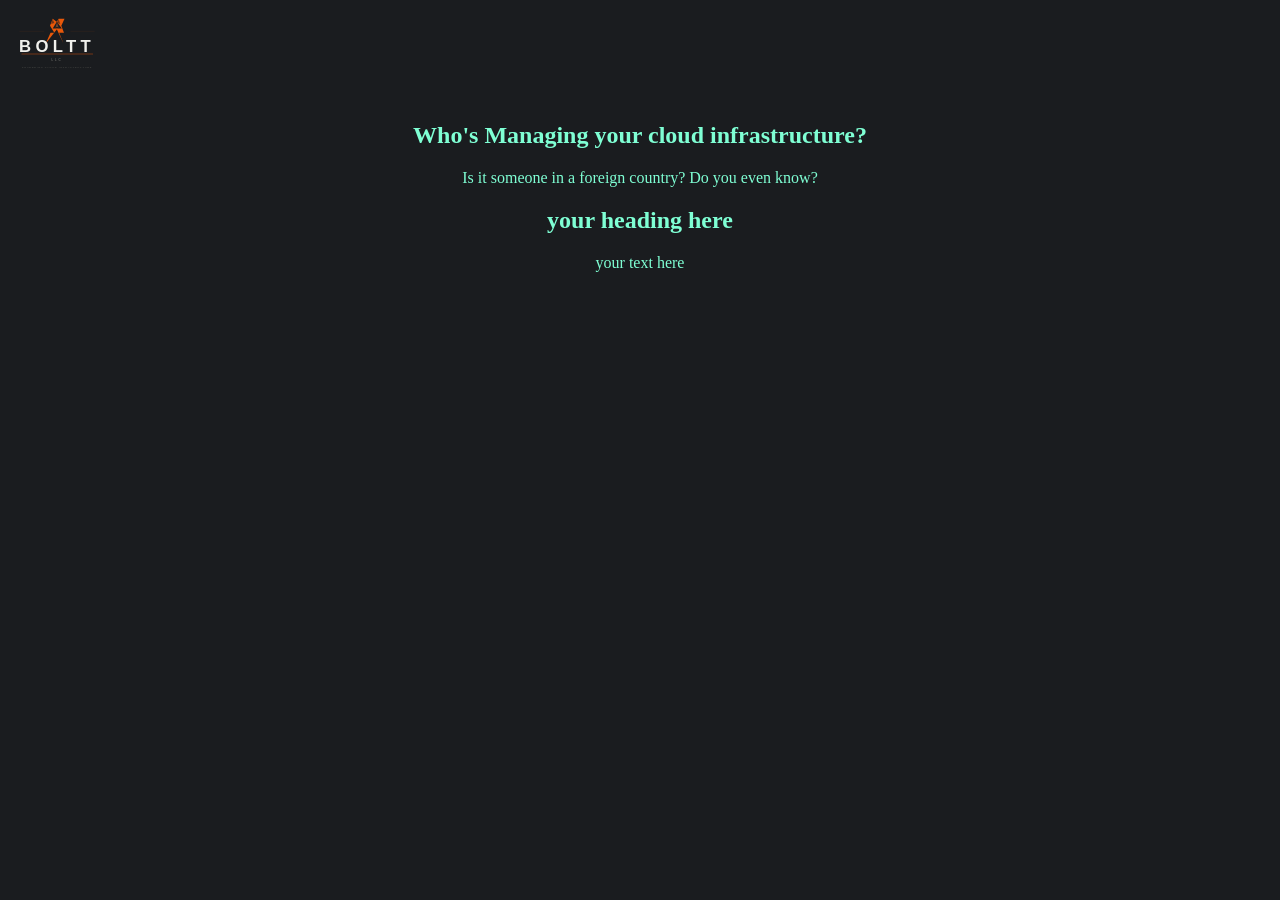
==== index.html @ 048e6c85 "resolve merge conflict" ====
<!DOCTYPE html>
<html lang="en">
<head>
    <meta charset="UTF-8">
    <meta name="viewport" content="width=device-width, initial-scale=1.0">
    <link rel="stylesheet" href="style.css">
    <title>Boltt | Sovereign Cloud</title>
</head>
<body>
 <nav><!-- logo and navigation links go here -->
    <img src="boltt-logo-dark2.svg" alt="BOLTT Logo">
 </nav>
 <section id="hero">
    <h1>Who's Managing your cloud infrastructure?</h1>
    <p>Is it someone in a foreign country? Do you even know?</p>
 </section>   
 <section id="about">
    <h2>your heading here</h2>
    <p> your text here</p>
 </section>
 </body>
</html>
---- style.css ----
body {
    background-color: #1A1C1F;
    color: aquamarine;
    margin: 0;
    padding: 0;
}
img {
    width: auto;
    height: 70px;
    margin-left: -18px;

}
#hero {
    text-align: center;
}

#about {
    text-align: center;
}
nav { 
    display: flex;
    align-items: center;
    padding: 16px 32px 16px 5px;
    margin: 0;
}
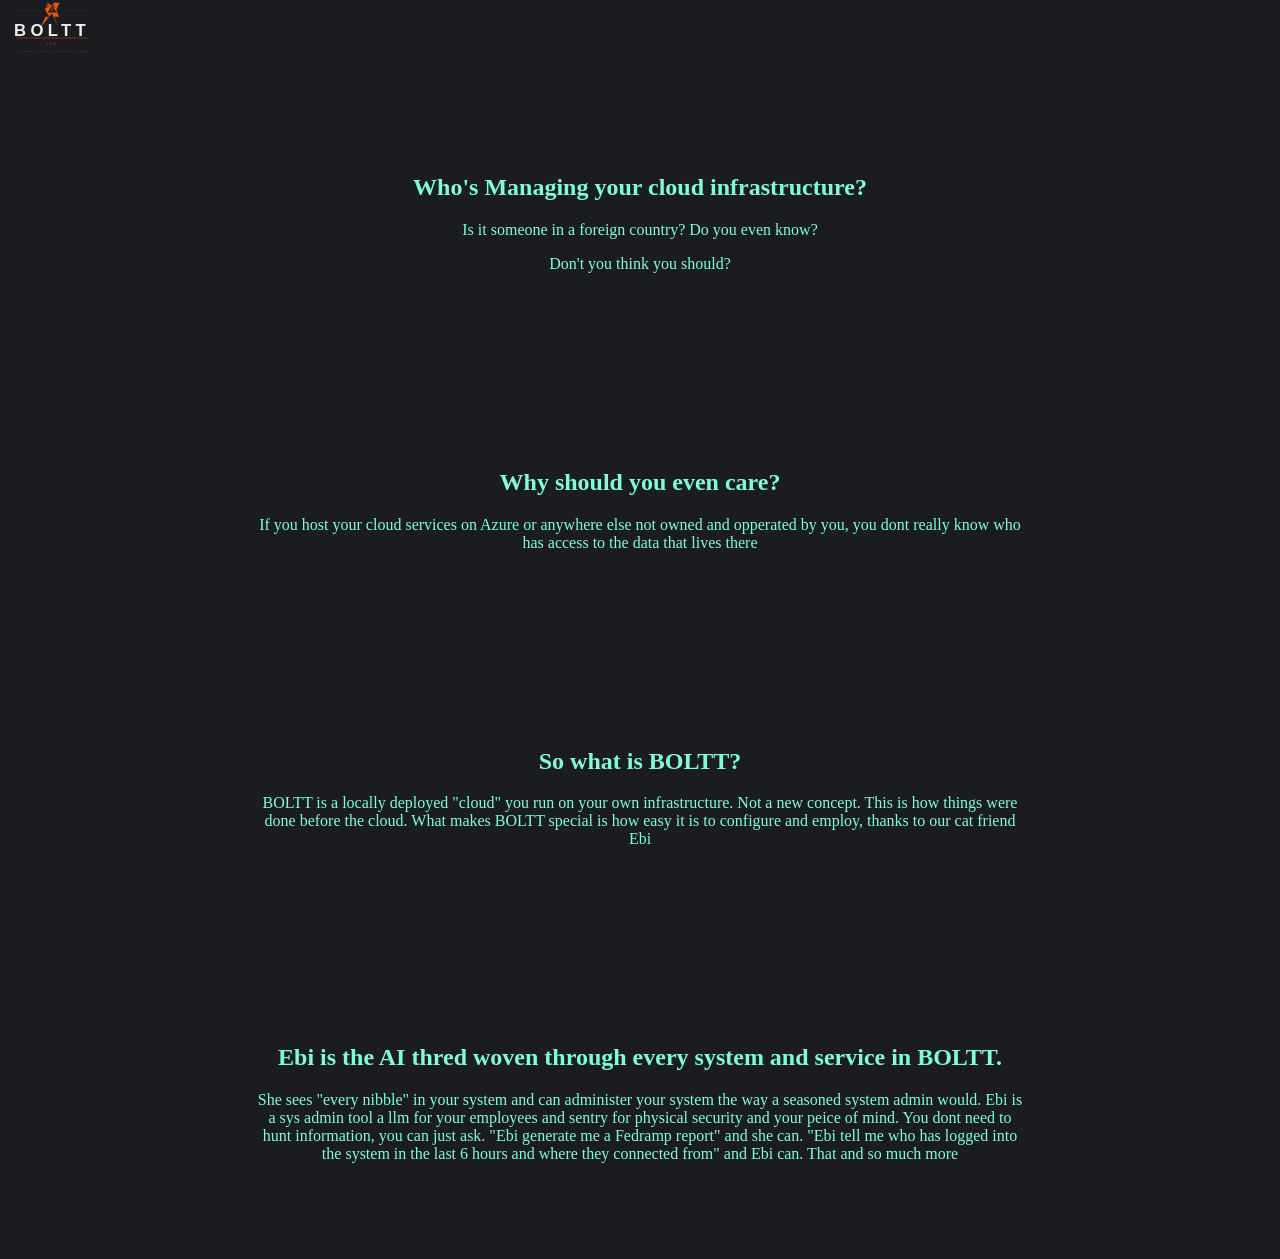
==== commit 5144b8bd: "added setions and content + padding for sections" ====
--- a/index.html
+++ b/index.html
@@ -8,15 +8,24 @@
 </head>
 <body>
  <nav><!-- logo and navigation links go here -->
-    <img src="boltt-logo-dark2.svg" alt="BOLTT Logo">
+    <img src="images/boltt-logo-dark2.svg" alt="BOLTT Logo">
  </nav>
  <section id="hero">
     <h1>Who's Managing your cloud infrastructure?</h1>
     <p>Is it someone in a foreign country? Do you even know?</p>
+    <p>Don't you think you should?</p>
  </section>   
- <section id="about">
-    <h2>your heading here</h2>
-    <p> your text here</p>
+ <section id="problem">
+    <h2>Why should you even care?</h2>
+    <p>If you host your cloud services on Azure or anywhere else not owned and opperated by you, you dont really know who has access to the data that lives there</p>
+ </section>
+ <section id="solution">
+   <h2>So what is BOLTT?</h2>
+   <p>BOLTT is a locally deployed "cloud" you run on your own infrastructure. Not a new concept. This is how things were done before the cloud. What makes BOLTT special is how easy it is to configure and employ, thanks to our cat friend Ebi</p>
+ </section>
+ <section id="ebi">
+   <h2>Ebi is the AI thred woven through every system and service in BOLTT.</h2>
+   <p> She sees "every nibble" in your system and can administer your system the way a seasoned system admin would. Ebi is a sys admin tool a llm for your employees and sentry for physical security and your peice of mind. You dont need to hunt information, you can just ask. "Ebi generate me a Fedramp report" and she can. "Ebi tell me who has logged into the system in the last 6 hours and where they connected from" and Ebi can. That and so much more</p>
  </section>
  </body>
 </html>
--- a/style.css
+++ b/style.css
@@ -13,13 +13,22 @@
 #hero {
     text-align: center;
 }
-
-#about {
-    text-align: center;
-}
-nav { 
+#nav { 
     display: flex;
     align-items: center;
     padding: 16px 32px 16px 5px;
     margin: 0;
+}
+#problem {
+    text-align: center;
+}
+#solution {
+    text-align: center;
+}
+#ebi {
+    text-align: center;
+}
+
+section {
+    padding: 80px 20%;
 }
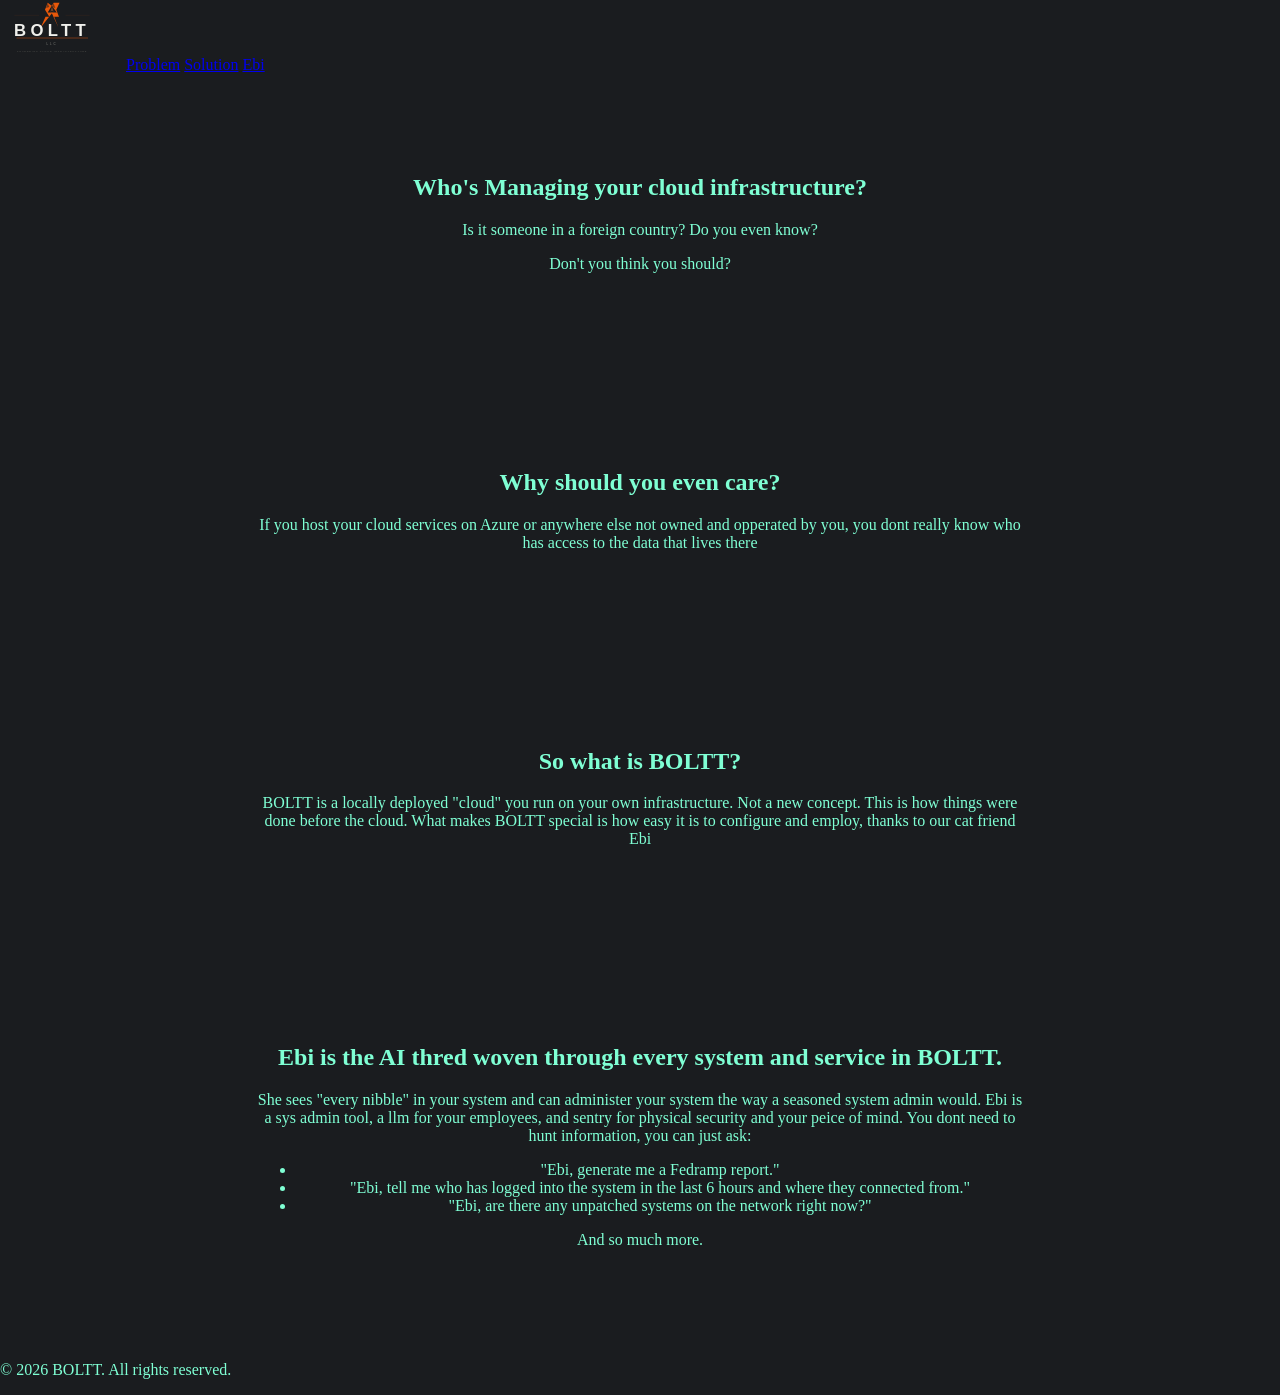
==== commit 622f0902: "add nav links, footer, and ebi feature list" ====
--- a/index.html
+++ b/index.html
@@ -7,25 +7,39 @@
     <title>Boltt | Sovereign Cloud</title>
 </head>
 <body>
- <nav><!-- logo and navigation links go here -->
+ <nav>
     <img src="images/boltt-logo-dark2.svg" alt="BOLTT Logo">
+    <a href="#problem">Problem</a>
+    <a href="#solution">Solution</a>
+    <a href="#ebi">Ebi</a>
  </nav>
- <section id="hero">
-    <h1>Who's Managing your cloud infrastructure?</h1>
-    <p>Is it someone in a foreign country? Do you even know?</p>
-    <p>Don't you think you should?</p>
- </section>   
- <section id="problem">
-    <h2>Why should you even care?</h2>
-    <p>If you host your cloud services on Azure or anywhere else not owned and opperated by you, you dont really know who has access to the data that lives there</p>
- </section>
- <section id="solution">
-   <h2>So what is BOLTT?</h2>
-   <p>BOLTT is a locally deployed "cloud" you run on your own infrastructure. Not a new concept. This is how things were done before the cloud. What makes BOLTT special is how easy it is to configure and employ, thanks to our cat friend Ebi</p>
- </section>
- <section id="ebi">
-   <h2>Ebi is the AI thred woven through every system and service in BOLTT.</h2>
-   <p> She sees "every nibble" in your system and can administer your system the way a seasoned system admin would. Ebi is a sys admin tool a llm for your employees and sentry for physical security and your peice of mind. You dont need to hunt information, you can just ask. "Ebi generate me a Fedramp report" and she can. "Ebi tell me who has logged into the system in the last 6 hours and where they connected from" and Ebi can. That and so much more</p>
- </section>
+ <main>
+    <section id="hero">
+       <h1>Who's Managing your cloud infrastructure?</h1>
+       <p>Is it someone in a foreign country? Do you even know?</p>
+       <p>Don't you think you should?</p>
+    </section>
+    <section id="problem">
+       <h2>Why should you even care?</h2>
+       <p>If you host your cloud services on Azure or anywhere else not owned and opperated by you, you dont really know who has access to the data that lives there</p>
+    </section>
+    <section id="solution">
+       <h2>So what is BOLTT?</h2>
+       <p>BOLTT is a locally deployed "cloud" you run on your own infrastructure. Not a new concept. This is how things were done before the cloud. What makes BOLTT special is how easy it is to configure and employ, thanks to our cat friend Ebi</p>
+    </section>
+    <section id="ebi">
+       <h2>Ebi is the AI thred woven through every system and service in BOLTT.</h2>
+       <p>She sees "every nibble" in your system and can administer your system the way a seasoned system admin would. Ebi is a sys admin tool, a llm for your employees, and sentry for physical security and your peice of mind. You dont need to hunt information, you can just ask:</p>
+       <ul>
+          <li>"Ebi, generate me a Fedramp report."</li>
+          <li>"Ebi, tell me who has logged into the system in the last 6 hours and where they connected from."</li>
+          <li>"Ebi, are there any unpatched systems on the network right now?"</li>
+       </ul>
+       <p>And so much more.</p>
+    </section>
+ </main>
+ <footer>
+   <p>&copy; 2026 BOLTT. All rights reserved.</p>
+ </footer>
  </body>
 </html>
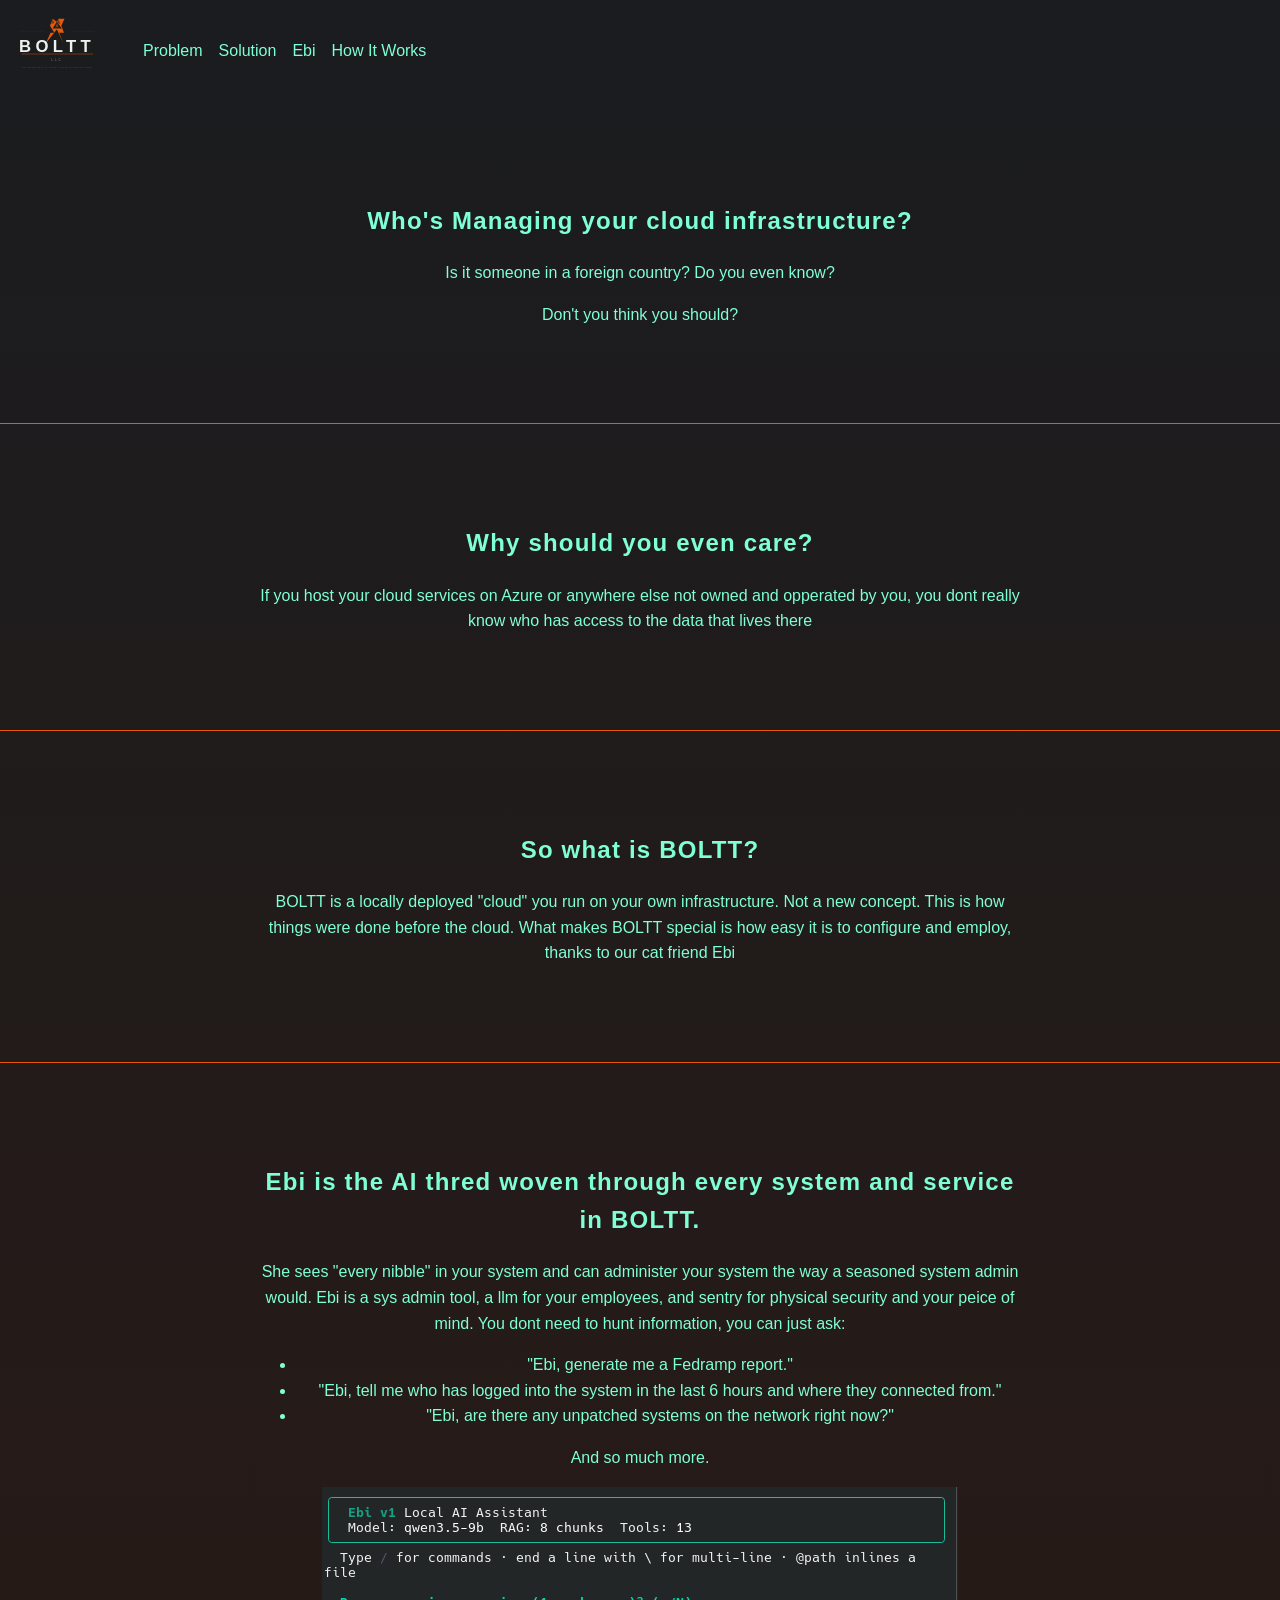
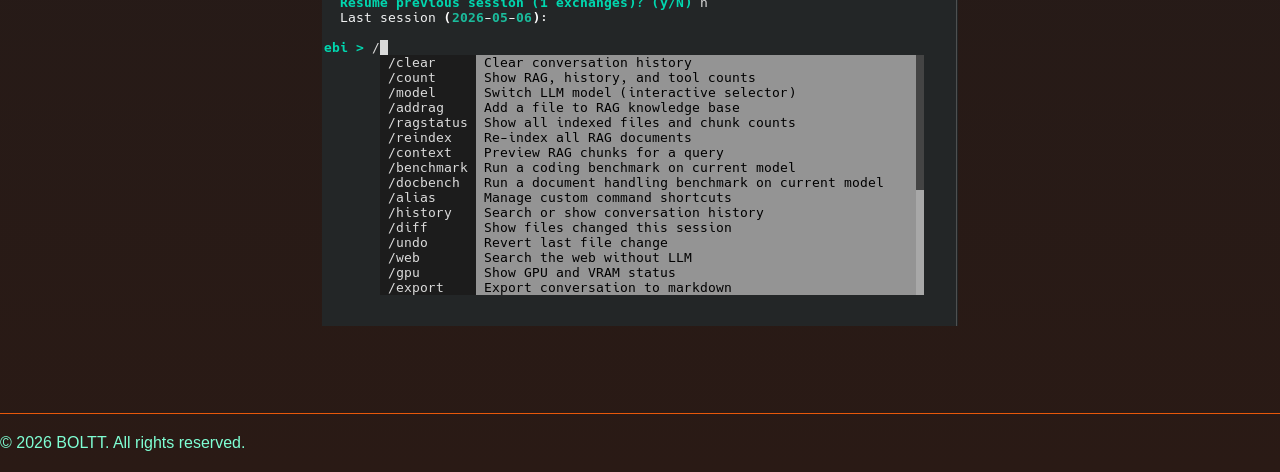
==== commit 0ca35873: "created new page html file, added a new .png updated language in page added gradient" ====
--- a/index.html
+++ b/index.html
@@ -7,11 +7,12 @@
     <title>Boltt | Sovereign Cloud</title>
 </head>
 <body>
- <nav>
+ <nav id="nav">
     <img src="images/boltt-logo-dark2.svg" alt="BOLTT Logo">
     <a href="#problem">Problem</a>
     <a href="#solution">Solution</a>
     <a href="#ebi">Ebi</a>
+    <a href="how-it-works.html">How It Works</a>
  </nav>
  <main>
     <section id="hero">
@@ -36,6 +37,7 @@
           <li>"Ebi, are there any unpatched systems on the network right now?"</li>
        </ul>
        <p>And so much more.</p>
+       <img src="images/ebi.png" alt= "ebi terminal screenshot">
     </section>
  </main>
  <footer>
--- a/style.css
+++ b/style.css
@@ -1,23 +1,37 @@
+/* added body type selector font family and line height for module 4 assignment */ 
 body {
-    background-color: #1A1C1F;
-    color: aquamarine;
+    background: linear-gradient(180deg, #1A1C1F 0%, #2A1A15 100%);
+    color: #7FFFD4;
     margin: 0;
     padding: 0;
+    font-family: sans-serif;
+    line-height: 1.6;
 }
-img {
+/* changed to rem for module 4 assignment */
+nav img {
     width: auto;
-    height: 70px;
-    margin-left: -18px;
-
+    height: 4.375rem;
+    margin-left: -1.125rem;
 }
 #hero {
     text-align: center;
 }
+/* changed to rem for module 4 assignment */ 
 #nav { 
     display: flex;
     align-items: center;
-    padding: 16px 32px 16px 5px;
+    padding: 1rem 2rem 1rem 0.3125rem;
     margin: 0;
+}
+/* style links inside nav for module assignment 4 */ 
+nav a {
+    color: #7FFFD4;
+    text-decoration: none;
+    margin-left: 1rem;
+}
+/* adding hover for nav module 4 assignment*/ 
+nav a:hover {
+    color: #FF8C00;
 }
 #problem {
     text-align: center;
@@ -28,7 +42,20 @@
 #ebi {
     text-align: center;
 }
+/* changed to rem for module 4 assignment */ 
+section {
+    padding: 5rem 20%;
+    border-bottom: 1px solid #E8580A;
+}
+/* combination selector style all headings together for module 4 assignment */
+h1, h2 {
+    letter-spacing: 0.05em;
+    font-weight: 600;
+}
+/* 3-column layout for the how-it-works page */
+#steps {
+    display: grid;
+    grid-template-columns: 1fr 1fr 1fr;
+    gap: 2rem;
+}
 
-section {
-    padding: 80px 20%;
-}
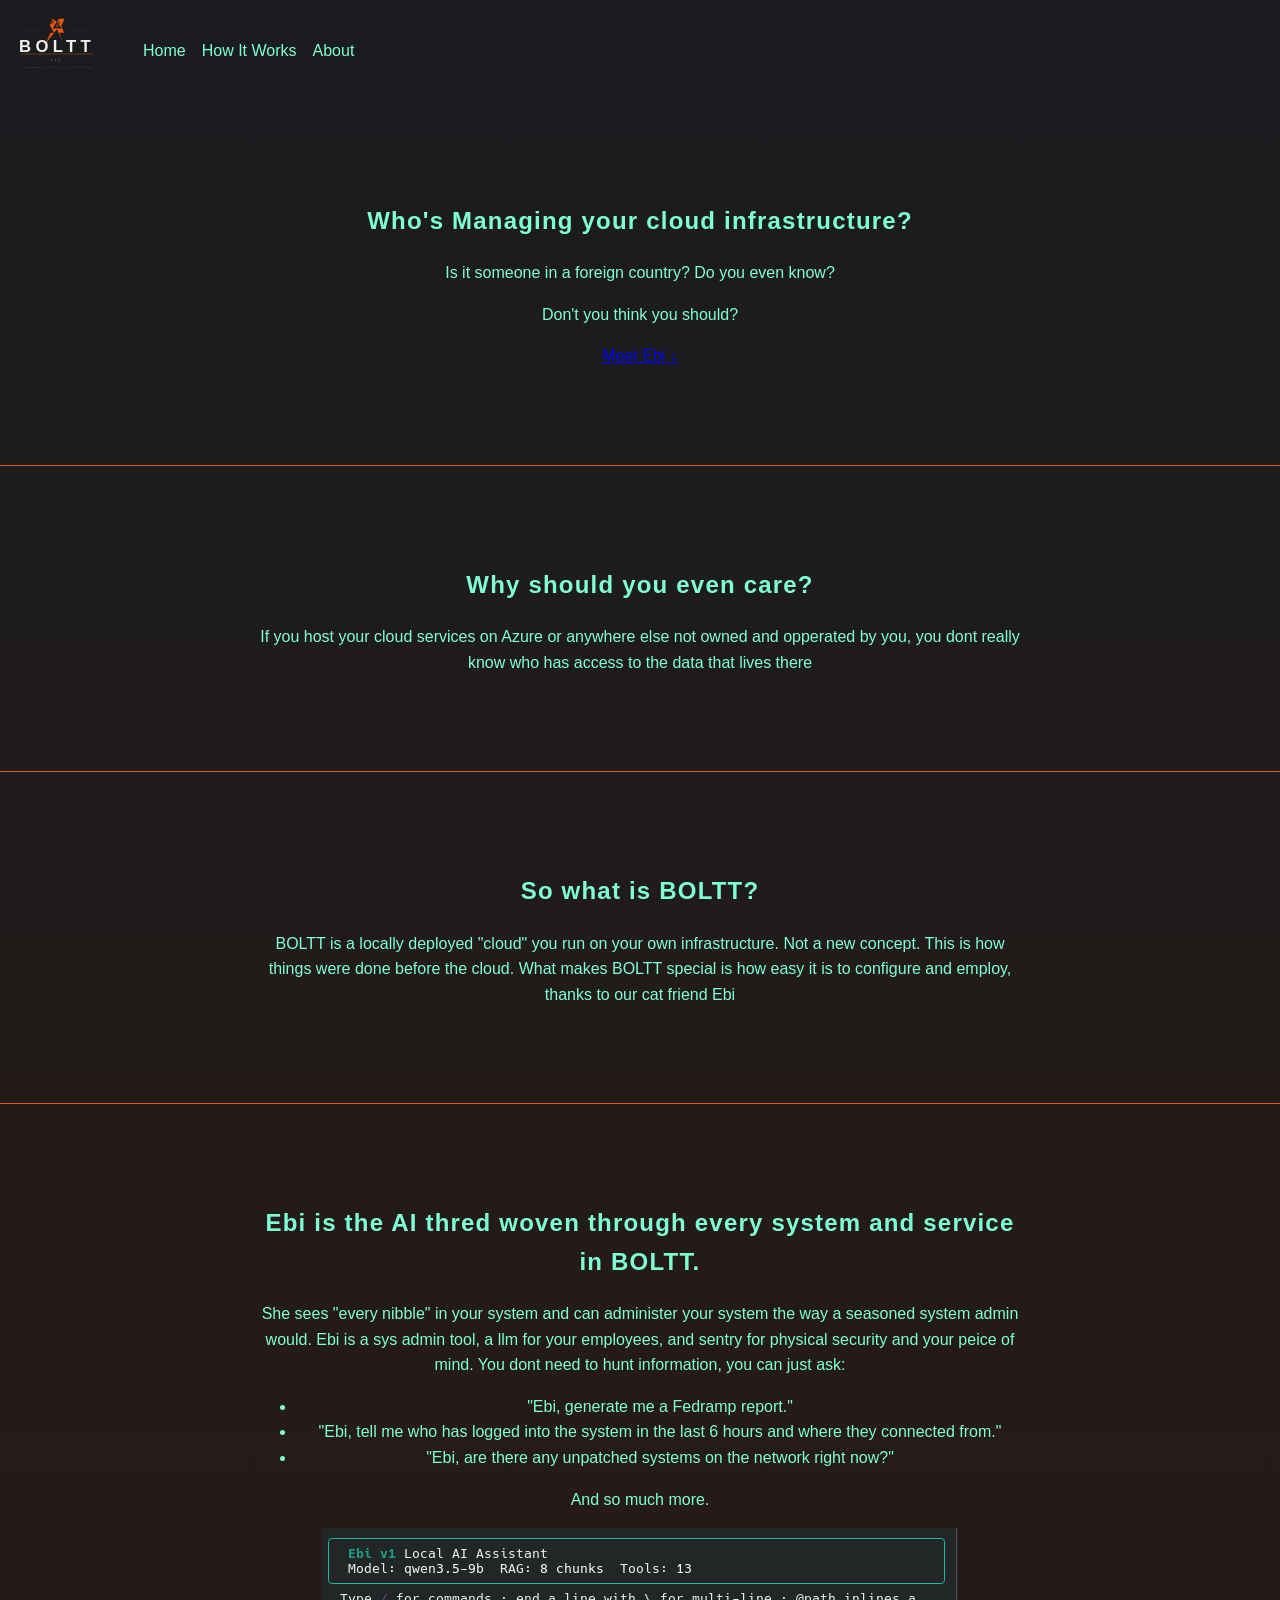
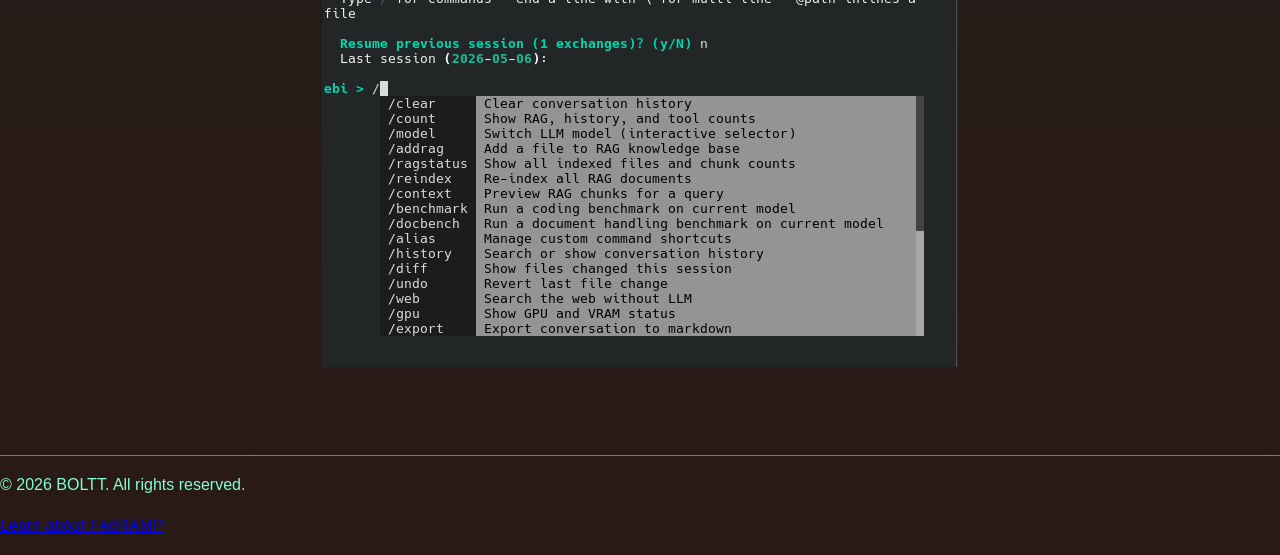
==== commit 7efc2027: "Add about page, media queries, scalable image, nav similarity" ====
--- a/index.html
+++ b/index.html
@@ -7,18 +7,21 @@
     <title>Boltt | Sovereign Cloud</title>
 </head>
 <body>
+ <!-- Site navigation - keep this identical on every page -->
  <nav id="nav">
     <img src="images/boltt-logo-dark2.svg" alt="BOLTT Logo">
-    <a href="#problem">Problem</a>
-    <a href="#solution">Solution</a>
-    <a href="#ebi">Ebi</a>
+    <a href="index.html">Home</a>
     <a href="how-it-works.html">How It Works</a>
+    <a href="about.html">About</a>
  </nav>
+
  <main>
     <section id="hero">
        <h1>Who's Managing your cloud infrastructure?</h1>
        <p>Is it someone in a foreign country? Do you even know?</p>
        <p>Don't you think you should?</p>
+       <!-- Same-page link jumps down to the Ebi section -->
+       <p><a href="#ebi">Meet Ebi &darr;</a></p>
     </section>
     <section id="problem">
        <h2>Why should you even care?</h2>
@@ -42,6 +45,8 @@
  </main>
  <footer>
    <p>&copy; 2026 BOLTT. All rights reserved.</p>
- </footer>
+   <!-- External link opens in a new browser tab -->
+   <p><a href="https://www.fedramp.gov" target="_blank" rel="noopener">Learn about FedRAMP</a></p>
+</footer>
  </body>
 </html>
--- a/style.css
+++ b/style.css
@@ -1,4 +1,4 @@
-/* added body type selector font family and line height for module 4 assignment */ 
+/* Base page styles: dark gradient background, aquamarine text, readable line height */
 body {
     background: linear-gradient(180deg, #1A1C1F 0%, #2A1A15 100%);
     color: #7FFFD4;
@@ -7,7 +7,7 @@
     font-family: sans-serif;
     line-height: 1.6;
 }
-/* changed to rem for module 4 assignment */
+/* Logo sizing, nudged left to align with the page edge */
 nav img {
     width: auto;
     height: 4.375rem;
@@ -16,20 +16,20 @@
 #hero {
     text-align: center;
 }
-/* changed to rem for module 4 assignment */ 
-#nav { 
+/* Horizontal nav bar laid out with flexbox */
+#nav {
     display: flex;
     align-items: center;
     padding: 1rem 2rem 1rem 0.3125rem;
     margin: 0;
 }
-/* style links inside nav for module assignment 4 */ 
+/* Nav links: aquamarine, no underline, spaced apart */
 nav a {
     color: #7FFFD4;
     text-decoration: none;
     margin-left: 1rem;
 }
-/* adding hover for nav module 4 assignment*/ 
+/* Nav link hover state turns orange */
 nav a:hover {
     color: #FF8C00;
 }
@@ -42,12 +42,17 @@
 #ebi {
     text-align: center;
 }
-/* changed to rem for module 4 assignment */ 
+/* Scalable image: shrinks to fit its container, never overflows, keeps aspect ratio */
+#ebi img {
+    max-width: 100%;
+    height: auto;
+}
+/* Section spacing and divider line between sections */
 section {
     padding: 5rem 20%;
     border-bottom: 1px solid #E8580A;
 }
-/* combination selector style all headings together for module 4 assignment */
+/* Shared heading style for h1 and h2 */
 h1, h2 {
     letter-spacing: 0.05em;
     font-weight: 600;
@@ -59,3 +64,17 @@
     gap: 2rem;
 }
 
+/* Tablet and below: stacks the 3-step grid into a single column so it stays readable */
+@media (max-width: 48rem) {
+    #steps {
+        grid-template-columns: 1fr;
+    }
+}
+
+/* Phone and below: reduce the large side padding so text isn't squeezed into a sliver */
+@media (max-width: 30rem) {
+    section {
+        padding: 3rem 8%;
+    }
+}
+
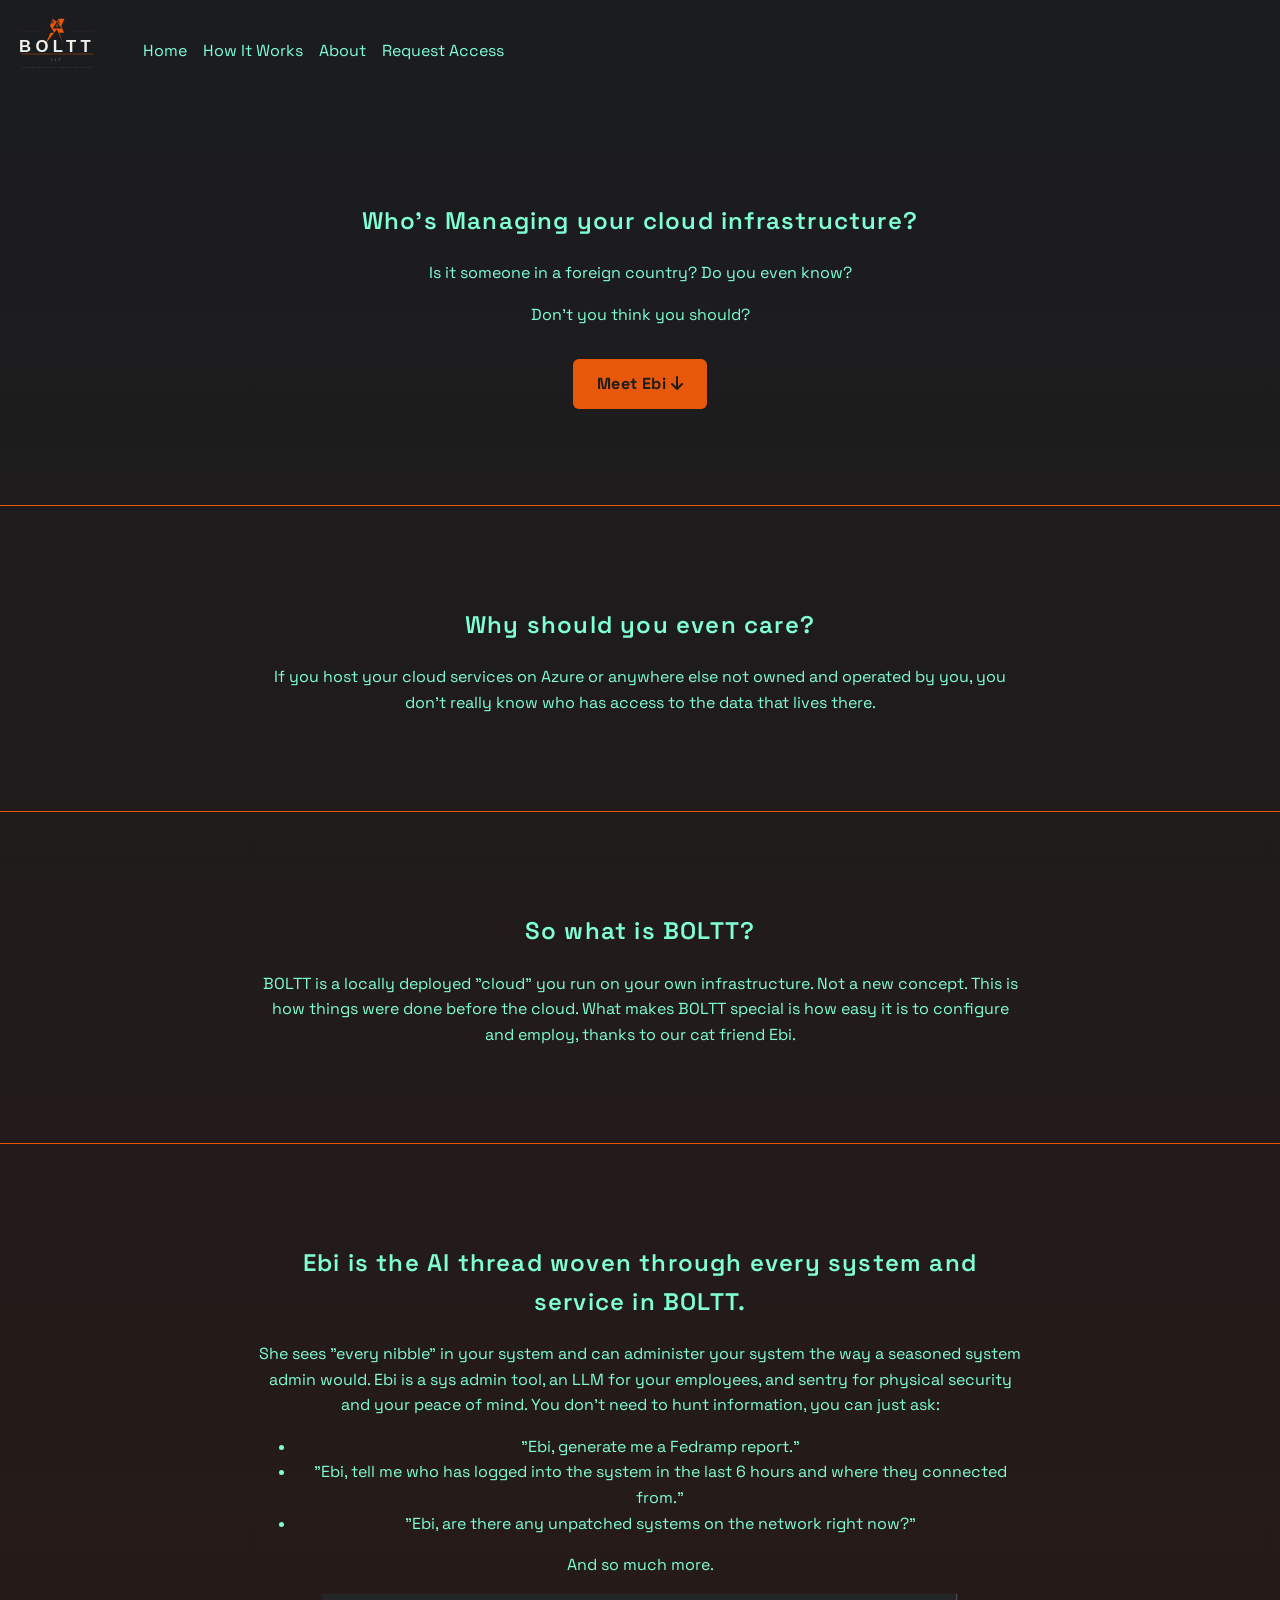
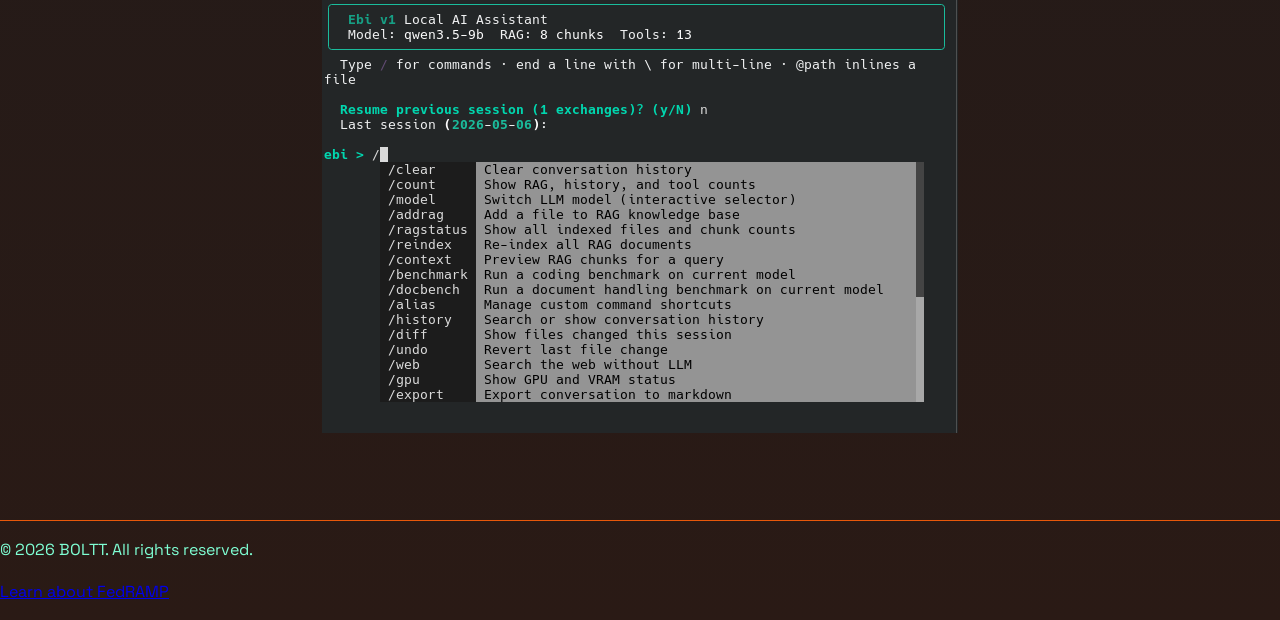
==== commit 06a2e2a6: "Module 9 Assignment: Create Your Own Website, added request access page" ====
--- a/index.html
+++ b/index.html
@@ -3,16 +3,25 @@
 <head>
     <meta charset="UTF-8">
     <meta name="viewport" content="width=device-width, initial-scale=1.0">
+    <!-- favicon (BOLTT logo) -->
+    <link rel="icon" type="image/svg+xml" href="images/boltt-logo-dark2.svg">
+    <!-- Google Font -->
+    <link href="https://fonts.googleapis.com/css2?family=Space+Grotesk:wght@400;500;700&display=swap" rel="stylesheet">
+    <!-- FontAwesome icons -->
+    <link rel="stylesheet" href="https://cdnjs.cloudflare.com/ajax/libs/font-awesome/6.7.2/css/all.min.css">
+    <!-- my styles -->
     <link rel="stylesheet" href="style.css">
     <title>Boltt | Sovereign Cloud</title>
 </head>
 <body>
  <!-- Site navigation - keep this identical on every page -->
  <nav id="nav">
-    <img src="images/boltt-logo-dark2.svg" alt="BOLTT Logo">
+    <!-- logo links back home -->
+    <a href="index.html" id="logo-link"><img src="images/boltt-logo-dark2.svg" alt="BOLTT Logo"></a>
     <a href="index.html">Home</a>
     <a href="how-it-works.html">How It Works</a>
     <a href="about.html">About</a>
+    <a href="contact.html">Request Access</a>
  </nav>
 
  <main>
@@ -20,20 +29,20 @@
        <h1>Who's Managing your cloud infrastructure?</h1>
        <p>Is it someone in a foreign country? Do you even know?</p>
        <p>Don't you think you should?</p>
-       <!-- Same-page link jumps down to the Ebi section -->
-       <p><a href="#ebi">Meet Ebi &darr;</a></p>
+       <!-- Styled call-to-action button that jumps down to the Ebi section -->
+       <p><a class="cta" href="#ebi">Meet Ebi <i class="fa-solid fa-arrow-down"></i></a></p>
     </section>
     <section id="problem">
        <h2>Why should you even care?</h2>
-       <p>If you host your cloud services on Azure or anywhere else not owned and opperated by you, you dont really know who has access to the data that lives there</p>
+       <p>If you host your cloud services on Azure or anywhere else not owned and operated by you, you don't really know who has access to the data that lives there.</p>
     </section>
     <section id="solution">
        <h2>So what is BOLTT?</h2>
-       <p>BOLTT is a locally deployed "cloud" you run on your own infrastructure. Not a new concept. This is how things were done before the cloud. What makes BOLTT special is how easy it is to configure and employ, thanks to our cat friend Ebi</p>
+       <p>BOLTT is a locally deployed "cloud" you run on your own infrastructure. Not a new concept. This is how things were done before the cloud. What makes BOLTT special is how easy it is to configure and employ, thanks to our cat friend Ebi.</p>
     </section>
     <section id="ebi">
-       <h2>Ebi is the AI thred woven through every system and service in BOLTT.</h2>
-       <p>She sees "every nibble" in your system and can administer your system the way a seasoned system admin would. Ebi is a sys admin tool, a llm for your employees, and sentry for physical security and your peice of mind. You dont need to hunt information, you can just ask:</p>
+       <h2>Ebi is the AI thread woven through every system and service in BOLTT.</h2>
+       <p>She sees "every nibble" in your system and can administer your system the way a seasoned system admin would. Ebi is a sys admin tool, an LLM for your employees, and sentry for physical security and your peace of mind. You don't need to hunt information, you can just ask:</p>
        <ul>
           <li>"Ebi, generate me a Fedramp report."</li>
           <li>"Ebi, tell me who has logged into the system in the last 6 hours and where they connected from."</li>
--- a/style.css
+++ b/style.css
@@ -4,7 +4,7 @@
     color: #7FFFD4;
     margin: 0;
     padding: 0;
-    font-family: sans-serif;
+    font-family: 'Space Grotesk', sans-serif;
     line-height: 1.6;
 }
 /* Logo sizing, nudged left to align with the page edge */
@@ -20,6 +20,7 @@
 #nav {
     display: flex;
     align-items: center;
+    flex-wrap: wrap;
     padding: 1rem 2rem 1rem 0.3125rem;
     margin: 0;
 }
@@ -32,6 +33,90 @@
 /* Nav link hover state turns orange */
 nav a:hover {
     color: #FF8C00;
+}
+/* Logo link: strip the link styling so the image still sits flush */
+#logo-link {
+    margin-left: 0;
+    line-height: 0;
+}
+
+/* make the icons orange */
+.fa-solid {
+    color: #FF8C00;
+}
+
+/* Call-to-action button: a link styled to look like a solid button */
+.cta {
+    display: inline-block;
+    margin-top: 1rem;
+    padding: 0.75rem 1.5rem;
+    background: #E8580A;
+    color: #1A1C1F;
+    font-weight: 700;
+    text-decoration: none;
+    border: none;
+    border-radius: 0.375rem;
+    cursor: pointer;
+    letter-spacing: 0.03em;
+}
+.cta:hover {
+    background: #FF8C00;
+}
+/* Keep the icon inside the button the same dark color as its text */
+.cta .fa-solid {
+    color: #1A1C1F;
+}
+
+/* Comparison table on the How It Works page */
+#compare table {
+    width: 100%;
+    border-collapse: collapse;
+    margin-top: 2rem;
+}
+#compare th,
+#compare td {
+    border: 1px solid #E8580A;
+    padding: 0.75rem 1rem;
+    text-align: left;
+    vertical-align: top;
+}
+#compare th {
+    background: #2A1A15;
+    font-weight: 700;
+}
+/* shade every other row so it's easier to read */
+#compare tbody tr:nth-child(even) {
+    background: rgba(232, 88, 10, 0.08);
+}
+
+/* Contact page: center the form and give it room to breathe */
+#contact {
+    min-height: 80vh;
+}
+.contact-form {
+    display: flex;
+    flex-direction: column;
+    max-width: 32rem;
+    margin-top: 2rem;
+}
+.contact-form label {
+    margin-top: 1rem;
+    margin-bottom: 0.25rem;
+    font-weight: 500;
+}
+.contact-form input,
+.contact-form select,
+.contact-form textarea {
+    background: #1A1C1F;
+    color: #7FFFD4;
+    border: 1px solid #E8580A;
+    border-radius: 0.375rem;
+    padding: 0.625rem;
+    font-family: inherit;
+    font-size: 1rem;
+}
+.contact-form .cta {
+    align-self: flex-start;
 }
 #problem {
     text-align: center;
@@ -64,10 +149,25 @@
     gap: 2rem;
 }
 
+/* Flexbox #2: two-column mission/beliefs layout on the About page */
+#about-values {
+    display: flex;
+    gap: 3rem;
+    text-align: left;
+}
+/* Each column shares the row width equally */
+.value-col {
+    flex: 1;
+}
+
 /* Tablet and below: stacks the 3-step grid into a single column so it stays readable */
 @media (max-width: 48rem) {
     #steps {
         grid-template-columns: 1fr;
+    }
+    /* Stack the About page columns vertically instead of side by side */
+    #about-values {
+        flex-direction: column;
     }
 }
 
